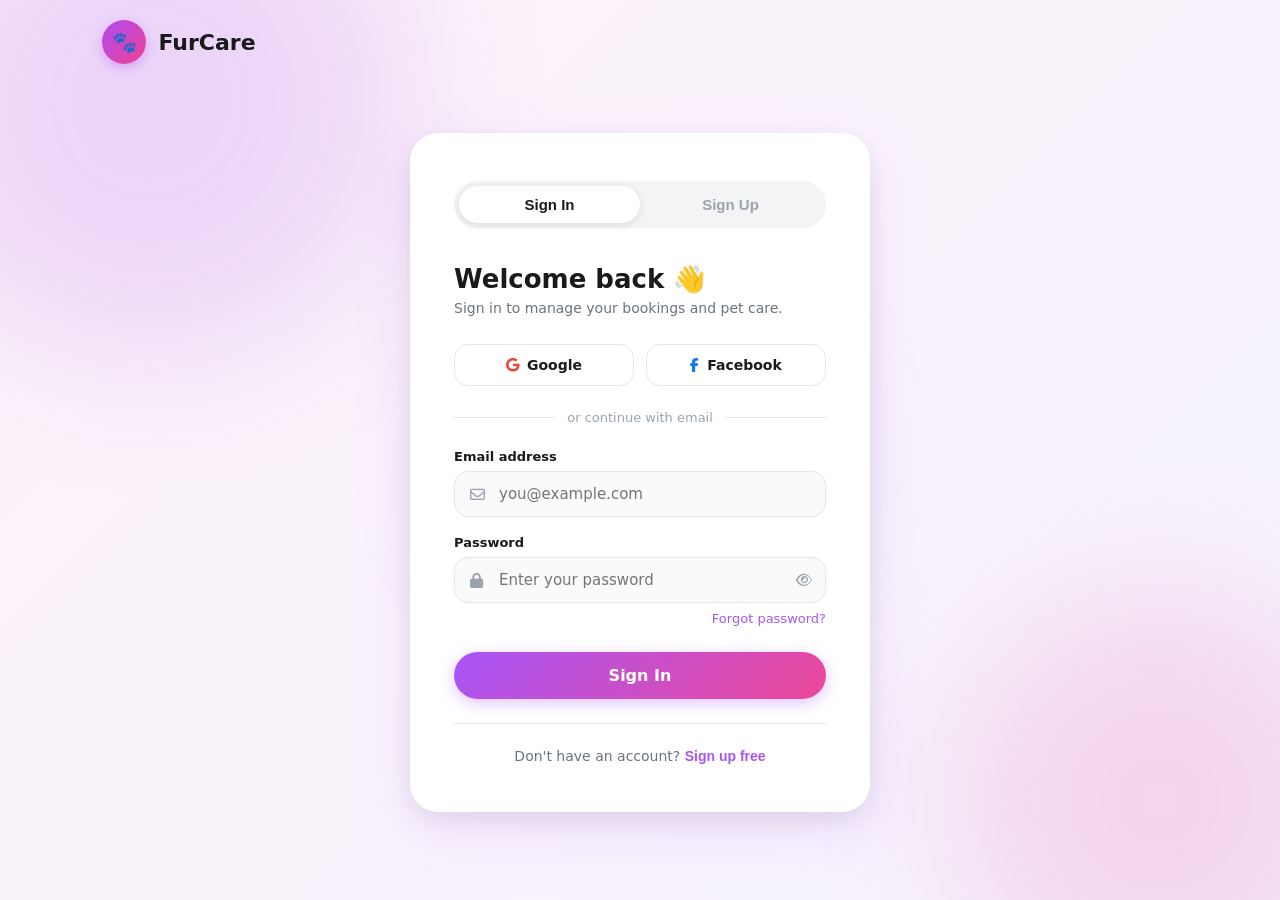
==== auth.html @ 3c3a8b3a "feat: add auth page with email, Google, and Facebook login" ====
<!DOCTYPE html>
<html lang="en">
<head>
    <meta charset="UTF-8">
    <meta name="viewport" content="width=device-width, initial-scale=1.0">
    <title>FurCare - Sign In / Sign Up</title>
    <meta name="description" content="Sign in or create your FurCare account to find trusted pet sitters and dog walkers.">

    <!-- Font Awesome -->
    <link rel="stylesheet" href="https://cdnjs.cloudflare.com/ajax/libs/font-awesome/6.5.1/css/all.min.css">

    <!-- Auth Styles -->
    <link rel="stylesheet" href="css/auth.css">
</head>

<body>

    <!-- Background blobs -->
    <div class="bg-blobs">
        <div class="blob blob-1"></div>
        <div class="blob blob-2"></div>
        <div class="blob blob-3"></div>
    </div>

    <!-- Header -->
    <header class="auth-header">
        <a href="index.html" class="auth-logo">
            <div class="logo-icon">🐾</div>
            <span class="logo-name">FurCare</span>
        </a>
    </header>

    <!-- Main -->
    <main class="auth-main">
        <div class="auth-card">

            <!-- Toggle Tabs -->
            <div class="auth-tabs" role="tablist">
                <div class="tab-slider" id="tabSlider"></div>
                <button class="tab-btn active" id="signinTab" role="tab" onclick="switchTab('signin')">Sign In</button>
                <button class="tab-btn" id="signupTab" role="tab" onclick="switchTab('signup')">Sign Up</button>
            </div>

            <!-- ===== SIGN IN PANEL ===== -->
            <div class="form-panel active" id="signinPanel">
                <div class="form-header">
                    <h1>Welcome back 👋</h1>
                    <p>Sign in to manage your bookings and pet care.</p>
                </div>

                <!-- Social -->
                <div class="social-btns">
                    <a href="#" class="social-btn">
                        <i class="fa-brands fa-google"></i> Google
                    </a>
                    <a href="#" class="social-btn">
                        <i class="fa-brands fa-facebook-f"></i> Facebook
                    </a>
                </div>

                <div class="divider">
                    <div class="divider-line"></div>
                    <span>or continue with email</span>
                    <div class="divider-line"></div>
                </div>

                <form id="signinForm" novalidate>
                    <div class="field-group" id="signinEmailField">
                        <label for="signinEmail">Email address</label>
                        <div class="input-wrapper">
                            <i class="fa-regular fa-envelope"></i>
                            <input type="email" id="signinEmail" placeholder="you@example.com" autocomplete="email" />
                        </div>
                        <span class="error-msg">Please enter a valid email address.</span>
                    </div>

                    <div class="field-group" id="signinPasswordField">
                        <label for="signinPassword">Password</label>
                        <div class="input-wrapper">
                            <i class="fa-solid fa-lock"></i>
                            <input type="password" id="signinPassword" placeholder="Enter your password" autocomplete="current-password" />
                            <i class="fa-regular fa-eye toggle-password" onclick="togglePassword('signinPassword', this)"></i>
                        </div>
                        <span class="error-msg">Password is required.</span>
                    </div>

                    <div class="forgot-row">
                        <a href="#" class="forgot-link">Forgot password?</a>
                    </div>

                    <button type="submit" class="submit-btn">Sign In</button>
                </form>

                <div class="switch-prompt">
                    Don't have an account? <button onclick="switchTab('signup')">Sign up free</button>
                </div>
            </div>

            <!-- ===== SIGN UP PANEL ===== -->
            <div class="form-panel" id="signupPanel">
                <div class="form-header">
                    <h1>Create your account 🐾</h1>
                    <p>Find trusted pet sitters in your neighborhood.</p>
                </div>

                <!-- Social -->
                <div class="social-btns">
                    <a href="#" class="social-btn">
                        <i class="fa-brands fa-google"></i> Google
                    </a>
                    <a href="#" class="social-btn">
                        <i class="fa-brands fa-facebook-f"></i> Facebook
                    </a>
                </div>

                <div class="divider">
                    <div class="divider-line"></div>
                    <span>or continue with email</span>
                    <div class="divider-line"></div>
                </div>

                <form id="signupForm" novalidate>
                    <div class="field-group" id="signupEmailField">
                        <label for="signupEmail">Email address</label>
                        <div class="input-wrapper">
                            <i class="fa-regular fa-envelope"></i>
                            <input type="email" id="signupEmail" placeholder="you@example.com" autocomplete="email" />
                        </div>
                        <span class="error-msg">Please enter a valid email address.</span>
                    </div>

                    <div class="field-group" id="signupPasswordField">
                        <label for="signupPassword">Password</label>
                        <div class="input-wrapper">
                            <i class="fa-solid fa-lock"></i>
                            <input type="password" id="signupPassword" placeholder="Create a password" autocomplete="new-password" />
                            <i class="fa-regular fa-eye toggle-password" onclick="togglePassword('signupPassword', this)"></i>
                        </div>
                        <span class="error-msg">Password must be at least 8 characters.</span>
                    </div>

                    <div class="field-group" id="signupConfirmField">
                        <label for="signupConfirm">Confirm password</label>
                        <div class="input-wrapper">
                            <i class="fa-solid fa-lock"></i>
                            <input type="password" id="signupConfirm" placeholder="Repeat your password" autocomplete="new-password" />
                            <i class="fa-regular fa-eye toggle-password" onclick="togglePassword('signupConfirm', this)"></i>
                        </div>
                        <span class="error-msg">Passwords do not match.</span>
                    </div>

                    <button type="submit" class="submit-btn">Create Account</button>

                    <p class="terms-text">
                        By creating an account you agree to our
                        <a href="#">Terms of Service</a> and <a href="#">Privacy Policy</a>.
                    </p>
                </form>

                <div class="switch-prompt">
                    Already have an account? <button onclick="switchTab('signin')">Sign in</button>
                </div>
            </div>

        </div>
    </main>

    <!-- Auth Script -->
    <script src="js/auth.js"></script>

</body>
</html>
---- css/auth.css ----
/* ===== ROOT ===== */
:root {
            --color-primary: #a855f7;
            --color-primary-dark: #9333ea;
            --color-secondary: #ec4899;
            --gradient-primary: linear-gradient(135deg, #a855f7, #ec4899);
            --gradient-purple: linear-gradient(135deg, #ae4af2, #f04294);
            --gradient-bg: linear-gradient(135deg, #fdf2f8 0%, #f5f3ff 100%);
            --color-text-primary: #1a1a1a;
            --color-text-secondary: #6b7280;
            --color-text-muted: #9ca3af;
            --color-bg-white: #ffffff;
            --color-border: #e5e7eb;
            --color-border-focus: #a855f7;
            --color-success: #10b981;
            --color-error: #ef4444;
            --shadow-card: 0 20px 60px rgba(168, 85, 247, 0.12), 0 8px 25px rgba(0,0,0,0.08);
            --shadow-btn: 0 4px 15px rgba(168, 85, 247, 0.35);
            --shadow-btn-hover: 0 6px 20px rgba(168, 85, 247, 0.5);
            --radius-card: 28px;
            --radius-input: 14px;
            --radius-btn: 50px;
            --transition: 0.25s ease;
        }

        * { margin: 0; padding: 0; box-sizing: border-box; }

        html { scroll-behavior: smooth; }

        body {
            font-family: 'Segoe UI', system-ui, -apple-system, sans-serif;
            background: var(--gradient-bg);
            min-height: 100vh;
            display: flex;
            flex-direction: column;
        }

        /* ===== BACKGROUND BLOBS ===== */
        .bg-blobs {
            position: fixed;
            inset: 0;
            pointer-events: none;
            z-index: 0;
            overflow: hidden;
        }

        .blob {
            position: absolute;
            border-radius: 50%;
            filter: blur(80px);
            opacity: 0.18;
        }

        .blob-1 {
            width: 500px; height: 500px;
            background: #a855f7;
            top: -150px; left: -100px;
            animation: blobFloat 8s ease-in-out infinite;
        }

        .blob-2 {
            width: 400px; height: 400px;
            background: #ec4899;
            bottom: -100px; right: -80px;
            animation: blobFloat 10s ease-in-out infinite reverse;
        }

        .blob-3 {
            width: 300px; height: 300px;
            background: #7c3aed;
            top: 50%; left: 50%;
            transform: translate(-50%, -50%);
            animation: blobFloat 12s ease-in-out infinite 2s;
        }

        @keyframes blobFloat {
            0%, 100% { transform: translate(0, 0) scale(1); }
            33% { transform: translate(20px, -20px) scale(1.05); }
            66% { transform: translate(-15px, 15px) scale(0.95); }
        }

        /* ===== HEADER ===== */
        .auth-header {
            position: relative;
            z-index: 10;
            padding: 20px 8%;
            display: flex;
            align-items: center;
        }

        .auth-logo {
            display: flex;
            align-items: center;
            gap: 12px;
            text-decoration: none;
            color: inherit;
        }

        .logo-icon {
            width: 44px; height: 44px;
            border-radius: 50%;
            background: var(--gradient-purple);
            display: flex; align-items: center; justify-content: center;
            font-size: 20px;
            box-shadow: 0 4px 12px rgba(174, 74, 242, 0.35);
        }

        .logo-name {
            font-size: 22px;
            font-weight: 700;
            color: var(--color-text-primary);
        }

        /* ===== MAIN LAYOUT ===== */
        .auth-main {
            flex: 1;
            display: flex;
            align-items: center;
            justify-content: center;
            padding: 20px 20px 60px;
            position: relative;
            z-index: 1;
        }

        /* ===== CARD ===== */
        .auth-card {
            background: var(--color-bg-white);
            border-radius: var(--radius-card);
            box-shadow: var(--shadow-card);
            padding: 48px 44px;
            width: 100%;
            max-width: 460px;
            animation: cardIn 0.5s cubic-bezier(0.34, 1.56, 0.64, 1) both;
        }

        @keyframes cardIn {
            from { opacity: 0; transform: translateY(30px) scale(0.97); }
            to { opacity: 1; transform: translateY(0) scale(1); }
        }

        /* ===== TOGGLE TABS ===== */
        .auth-tabs {
            display: flex;
            background: #f3f4f6;
            border-radius: 50px;
            padding: 5px;
            margin-bottom: 36px;
            position: relative;
        }

        .tab-btn {
            flex: 1;
            padding: 10px;
            border: none;
            background: transparent;
            border-radius: 50px;
            font-size: 15px;
            font-weight: 600;
            color: var(--color-text-muted);
            cursor: pointer;
            transition: color var(--transition);
            position: relative;
            z-index: 1;
        }

        .tab-btn.active {
            color: var(--color-text-primary);
        }

        .tab-slider {
            position: absolute;
            top: 5px;
            left: 5px;
            width: calc(50% - 5px);
            height: calc(100% - 10px);
            background: var(--color-bg-white);
            border-radius: 50px;
            box-shadow: 0 2px 8px rgba(0,0,0,0.1);
            transition: transform 0.3s cubic-bezier(0.34, 1.2, 0.64, 1);
        }

        .tab-slider.signup { transform: translateX(100%); }

        /* ===== FORM HEADER ===== */
        .form-header {
            margin-bottom: 28px;
        }

        .form-header h1 {
            font-size: 26px;
            font-weight: 800;
            color: var(--color-text-primary);
            margin-bottom: 6px;
        }

        .form-header p {
            font-size: 14px;
            color: var(--color-text-secondary);
        }

        /* ===== SOCIAL BUTTONS ===== */
        .social-btns {
            display: flex;
            gap: 12px;
            margin-bottom: 24px;
        }

        .social-btn {
            flex: 1;
            padding: 12px;
            border: 1.5px solid var(--color-border);
            border-radius: var(--radius-input);
            background: var(--color-bg-white);
            display: flex;
            align-items: center;
            justify-content: center;
            gap: 8px;
            font-size: 14px;
            font-weight: 600;
            color: var(--color-text-primary);
            cursor: pointer;
            transition: all var(--transition);
            text-decoration: none;
        }

        .social-btn:hover {
            border-color: var(--color-primary);
            background: #faf5ff;
            transform: translateY(-1px);
            box-shadow: 0 4px 12px rgba(0,0,0,0.08);
        }

        .social-btn .fa-google { color: #ea4335; }
        .social-btn .fa-facebook-f { color: #1877f2; }

        /* ===== DIVIDER ===== */
        .divider {
            display: flex;
            align-items: center;
            gap: 12px;
            margin-bottom: 24px;
        }

        .divider-line {
            flex: 1;
            height: 1px;
            background: var(--color-border);
        }

        .divider span {
            font-size: 13px;
            color: var(--color-text-muted);
            white-space: nowrap;
        }

        /* ===== FORM PANELS ===== */
        .form-panel {
            display: none;
        }

        .form-panel.active {
            display: block;
            animation: panelIn 0.3s ease both;
        }

        @keyframes panelIn {
            from { opacity: 0; transform: translateX(10px); }
            to { opacity: 1; transform: translateX(0); }
        }

        /* ===== FORM FIELDS ===== */
        .field-group {
            margin-bottom: 18px;
        }

        .field-group label {
            display: block;
            font-size: 13px;
            font-weight: 600;
            color: var(--color-text-primary);
            margin-bottom: 7px;
        }

        .input-wrapper {
            position: relative;
        }

        .input-wrapper i {
            position: absolute;
            left: 16px;
            top: 50%;
            transform: translateY(-50%);
            color: var(--color-text-muted);
            font-size: 15px;
            transition: color var(--transition);
        }

        .input-wrapper input {
            width: 100%;
            padding: 13px 16px 13px 44px;
            border: 1.5px solid var(--color-border);
            border-radius: var(--radius-input);
            font-size: 15px;
            font-family: inherit;
            color: var(--color-text-primary);
            background: #fafafa;
            transition: all var(--transition);
            outline: none;
        }

        .input-wrapper input:focus {
            border-color: var(--color-border-focus);
            background: var(--color-bg-white);
            box-shadow: 0 0 0 3px rgba(168, 85, 247, 0.1);
        }

        .input-wrapper input:focus + i,
        .input-wrapper i.active {
            color: var(--color-primary);
        }

        /* Fix icon order for password toggle */
        .input-wrapper .toggle-password {
            position: absolute;
            right: 14px;
            top: 50%;
            transform: translateY(-50%);
            left: auto;
            cursor: pointer;
            font-size: 14px;
        }

        /* ===== FORGOT PASSWORD ===== */
        .forgot-row {
            display: flex;
            justify-content: flex-end;
            margin-top: -10px;
            margin-bottom: 18px;
        }

        .forgot-link {
            font-size: 13px;
            color: var(--color-primary);
            text-decoration: none;
            font-weight: 500;
            transition: opacity var(--transition);
        }

        .forgot-link:hover { opacity: 0.75; }

        /* ===== SUBMIT BUTTON ===== */
        .submit-btn {
            width: 100%;
            padding: 14px;
            background: var(--gradient-primary);
            color: white;
            border: none;
            border-radius: var(--radius-btn);
            font-size: 16px;
            font-weight: 700;
            font-family: inherit;
            cursor: pointer;
            box-shadow: var(--shadow-btn);
            transition: all var(--transition);
            margin-top: 8px;
        }

        .submit-btn:hover {
            transform: translateY(-2px);
            box-shadow: var(--shadow-btn-hover);
        }

        .submit-btn:active {
            transform: translateY(0);
        }

        /* ===== TERMS ===== */
        .terms-text {
            font-size: 12px;
            color: var(--color-text-muted);
            text-align: center;
            margin-top: 16px;
            line-height: 1.6;
        }

        .terms-text a {
            color: var(--color-primary);
            text-decoration: none;
        }

        .terms-text a:hover { text-decoration: underline; }

        /* ===== SWITCH PROMPT ===== */
        .switch-prompt {
            text-align: center;
            margin-top: 24px;
            padding-top: 24px;
            border-top: 1px solid var(--color-border);
            font-size: 14px;
            color: var(--color-text-secondary);
        }

        .switch-prompt button {
            background: none;
            border: none;
            color: var(--color-primary);
            font-weight: 700;
            font-size: 14px;
            cursor: pointer;
            transition: opacity var(--transition);
        }

        .switch-prompt button:hover { opacity: 0.75; }

        /* ===== ERROR MESSAGE ===== */
        .error-msg {
            font-size: 12px;
            color: var(--color-error);
            margin-top: 5px;
            display: none;
        }

        .field-group.has-error .input-wrapper input {
            border-color: var(--color-error);
        }

        .field-group.has-error .error-msg {
            display: block;
        }

        /* ===== RESPONSIVE ===== */
        @media (max-width: 520px) {
            .auth-card {
                padding: 36px 24px;
                border-radius: 20px;
            }

            .auth-header {
                padding: 16px 5%;
            }
        }
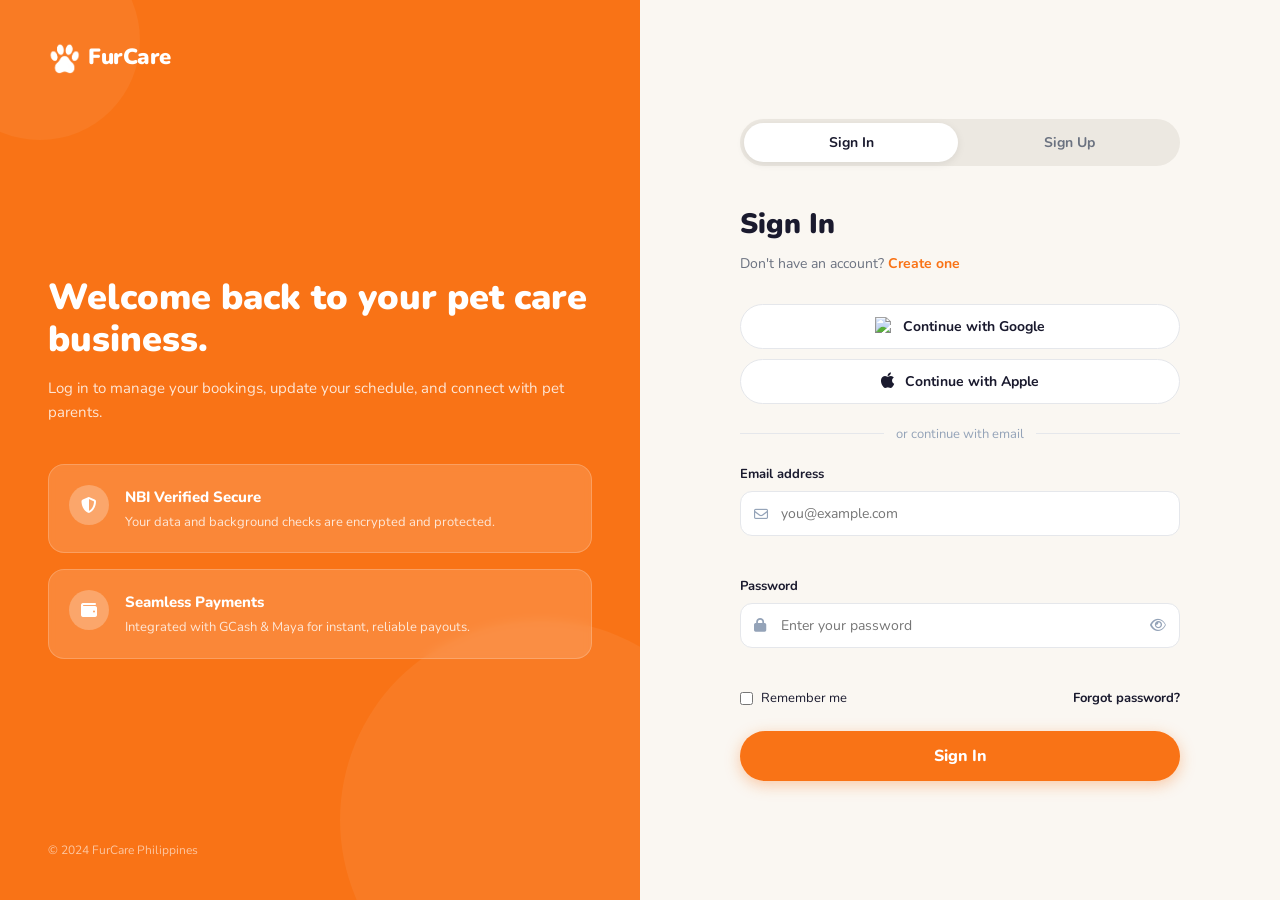
==== commit 5c49a239: "feat: major redesign to orange theme, auth split layout, sitter preview cards, rename sitters.html t" ====
--- a/auth.html
+++ b/auth.html
@@ -1,172 +1,200 @@
 <!DOCTYPE html>
 <html lang="en">
 <head>
-    <meta charset="UTF-8">
-    <meta name="viewport" content="width=device-width, initial-scale=1.0">
-    <title>FurCare - Sign In / Sign Up</title>
-    <meta name="description" content="Sign in or create your FurCare account to find trusted pet sitters and dog walkers.">
-
-    <!-- Font Awesome -->
-    <link rel="stylesheet" href="https://cdnjs.cloudflare.com/ajax/libs/font-awesome/6.5.1/css/all.min.css">
-
-    <!-- Auth Styles -->
-    <link rel="stylesheet" href="css/auth.css">
+  <meta charset="UTF-8">
+  <meta name="viewport" content="width=device-width, initial-scale=1.0">
+  <title>FurCare - Sign In / Sign Up</title>
+  <meta name="description" content="Sign in or create your FurCare account to find trusted pet sitters and dog walkers.">
+
+  <!-- Fonts -->
+  <link rel="preconnect" href="https://fonts.googleapis.com">
+  <link rel="preconnect" href="https://fonts.gstatic.com" crossorigin>
+  <link href="https://fonts.googleapis.com/css2?family=Nunito:wght@400;500;600;700;800;900&display=swap" rel="stylesheet">
+  <link rel="stylesheet" href="https://cdnjs.cloudflare.com/ajax/libs/font-awesome/6.5.1/css/all.min.css">
+
+  <!-- Styles -->
+  <link rel="stylesheet" href="css/styles.css">
+  <link rel="stylesheet" href="css/auth.css">
 </head>
-
-<body>
-
-    <!-- Background blobs -->
-    <div class="bg-blobs">
-        <div class="blob blob-1"></div>
-        <div class="blob blob-2"></div>
-        <div class="blob blob-3"></div>
+<body class="auth-body">
+
+  <div class="auth-layout">
+
+    <!-- Left panel -->
+    <div class="auth-panel">
+      <a href="index.html" class="auth-logo">
+        <img src="assets/images/1stpaw.png" class="logo-icon" alt="FurCare paw logo">
+        <span class="logo-text auth-logo__text">FurCare</span>
+      </a>
+
+      <div class="auth-panel__content">
+        <h2 class="auth-panel__heading">Welcome back to your pet care business.</h2>
+        <p class="auth-panel__sub">Log in to manage your bookings, update your schedule, and connect with pet parents.</p>
+
+        <div class="auth-trust-cards">
+          <div class="auth-trust-card">
+            <div class="auth-trust-card__icon">
+              <i class="fa-solid fa-shield-halved"></i>
+            </div>
+            <div>
+              <strong>NBI Verified Secure</strong>
+              <p>Your data and background checks are encrypted and protected.</p>
+            </div>
+          </div>
+          <div class="auth-trust-card">
+            <div class="auth-trust-card__icon">
+              <i class="fa-solid fa-wallet"></i>
+            </div>
+            <div>
+              <strong>Seamless Payments</strong>
+              <p>Integrated with GCash &amp; Maya for instant, reliable payouts.</p>
+            </div>
+          </div>
+        </div>
+      </div>
+
+      <p class="auth-panel__footer">© 2024 FurCare Philippines</p>
     </div>
 
-    <!-- Header -->
-    <header class="auth-header">
-        <a href="index.html" class="auth-logo">
-            <div class="logo-icon">🐾</div>
-            <span class="logo-name">FurCare</span>
-        </a>
-    </header>
-
-    <!-- Main -->
-    <main class="auth-main">
-        <div class="auth-card">
-
-            <!-- Toggle Tabs -->
-            <div class="auth-tabs" role="tablist">
-                <div class="tab-slider" id="tabSlider"></div>
-                <button class="tab-btn active" id="signinTab" role="tab" onclick="switchTab('signin')">Sign In</button>
-                <button class="tab-btn" id="signupTab" role="tab" onclick="switchTab('signup')">Sign Up</button>
-            </div>
-
-            <!-- ===== SIGN IN PANEL ===== -->
-            <div class="form-panel active" id="signinPanel">
-                <div class="form-header">
-                    <h1>Welcome back 👋</h1>
-                    <p>Sign in to manage your bookings and pet care.</p>
+    <!-- Right panel -->
+    <div class="auth-form-panel">
+      <div class="auth-form-wrap">
+
+        <!-- Tab switcher -->
+        <div class="auth-tabs" role="tablist">
+          <button class="auth-tab is-active" id="tab-signin" role="tab" aria-selected="true" aria-controls="panel-signin">Sign In</button>
+          <button class="auth-tab" id="tab-signup" role="tab" aria-selected="false" aria-controls="panel-signup">Sign Up</button>
+        </div>
+
+        <!-- Sign In panel -->
+        <div class="auth-tab-panel is-active" id="panel-signin" role="tabpanel">
+          <div class="auth-form-header">
+            <h1 class="auth-form-title">Sign In</h1>
+            <p class="auth-form-sub">Don't have an account? <a href="#" class="auth-switch-link" data-target="signup">Create one</a></p>
+          </div>
+
+          <div class="auth-social-row">
+            <button class="auth-social-btn" type="button">
+              <img src="https://www.svgrepo.com/show/475656/google-color.svg" alt="Google" width="18" height="18">
+              Continue with Google
+            </button>
+            <button class="auth-social-btn" type="button">
+              <i class="fa-brands fa-apple"></i>
+              Continue with Apple
+            </button>
+          </div>
+
+          <div class="auth-divider"><span>or continue with email</span></div>
+
+          <form class="auth-form" id="signinForm" novalidate>
+            <div class="auth-field">
+              <label class="auth-label" for="signin-email">Email address</label>
+              <div class="auth-input-wrap">
+                <i class="fa-regular fa-envelope auth-input-icon"></i>
+                <input class="auth-input" type="email" id="signin-email" name="email" placeholder="you@example.com" autocomplete="email" required>
+              </div>
+              <span class="auth-field-error" id="signin-email-error"></span>
+            </div>
+
+            <div class="auth-field">
+              <label class="auth-label" for="signin-password">Password</label>
+              <div class="auth-input-wrap">
+                <i class="fa-solid fa-lock auth-input-icon"></i>
+                <input class="auth-input" type="password" id="signin-password" name="password" placeholder="Enter your password" autocomplete="current-password" required>
+                <button type="button" class="auth-toggle-pw" aria-label="Toggle password visibility">
+                  <i class="fa-regular fa-eye"></i>
+                </button>
+              </div>
+              <span class="auth-field-error" id="signin-password-error"></span>
+            </div>
+
+            <div class="auth-row-between">
+              <label class="auth-checkbox-label">
+                <input type="checkbox" id="remember-me">
+                <span>Remember me</span>
+              </label>
+              <a href="#" class="auth-forgot">Forgot password?</a>
+            </div>
+
+            <button type="submit" class="auth-submit-btn">Sign In</button>
+          </form>
+        </div>
+
+        <!-- Sign Up panel -->
+        <div class="auth-tab-panel" id="panel-signup" role="tabpanel" hidden>
+          <div class="auth-form-header">
+            <h1 class="auth-form-title">Create Account</h1>
+            <p class="auth-form-sub">Already have an account? <a href="#" class="auth-switch-link" data-target="signin">Sign in</a></p>
+          </div>
+
+          <div class="auth-social-row">
+            <button class="auth-social-btn" type="button">
+              <img src="https://www.svgrepo.com/show/475656/google-color.svg" alt="Google" width="18" height="18">
+              Continue with Google
+            </button>
+            <button class="auth-social-btn" type="button">
+              <i class="fa-brands fa-apple"></i>
+              Continue with Apple
+            </button>
+          </div>
+
+          <div class="auth-divider"><span>or continue with email</span></div>
+
+          <form class="auth-form" id="signupForm" novalidate>
+            <div class="auth-field-row">
+              <div class="auth-field">
+                <label class="auth-label" for="signup-firstname">First name</label>
+                <div class="auth-input-wrap">
+                  <i class="fa-regular fa-user auth-input-icon"></i>
+                  <input class="auth-input" type="text" id="signup-firstname" name="firstname" placeholder="Juan" required>
                 </div>
-
-                <!-- Social -->
-                <div class="social-btns">
-                    <a href="#" class="social-btn">
-                        <i class="fa-brands fa-google"></i> Google
-                    </a>
-                    <a href="#" class="social-btn">
-                        <i class="fa-brands fa-facebook-f"></i> Facebook
-                    </a>
+                <span class="auth-field-error" id="signup-firstname-error"></span>
+              </div>
+              <div class="auth-field">
+                <label class="auth-label" for="signup-lastname">Last name</label>
+                <div class="auth-input-wrap">
+                  <i class="fa-regular fa-user auth-input-icon"></i>
+                  <input class="auth-input" type="text" id="signup-lastname" name="lastname" placeholder="Dela Cruz" required>
                 </div>
-
-                <div class="divider">
-                    <div class="divider-line"></div>
-                    <span>or continue with email</span>
-                    <div class="divider-line"></div>
-                </div>
-
-                <form id="signinForm" novalidate>
-                    <div class="field-group" id="signinEmailField">
-                        <label for="signinEmail">Email address</label>
-                        <div class="input-wrapper">
-                            <i class="fa-regular fa-envelope"></i>
-                            <input type="email" id="signinEmail" placeholder="you@example.com" autocomplete="email" />
-                        </div>
-                        <span class="error-msg">Please enter a valid email address.</span>
-                    </div>
-
-                    <div class="field-group" id="signinPasswordField">
-                        <label for="signinPassword">Password</label>
-                        <div class="input-wrapper">
-                            <i class="fa-solid fa-lock"></i>
-                            <input type="password" id="signinPassword" placeholder="Enter your password" autocomplete="current-password" />
-                            <i class="fa-regular fa-eye toggle-password" onclick="togglePassword('signinPassword', this)"></i>
-                        </div>
-                        <span class="error-msg">Password is required.</span>
-                    </div>
-
-                    <div class="forgot-row">
-                        <a href="#" class="forgot-link">Forgot password?</a>
-                    </div>
-
-                    <button type="submit" class="submit-btn">Sign In</button>
-                </form>
-
-                <div class="switch-prompt">
-                    Don't have an account? <button onclick="switchTab('signup')">Sign up free</button>
-                </div>
-            </div>
-
-            <!-- ===== SIGN UP PANEL ===== -->
-            <div class="form-panel" id="signupPanel">
-                <div class="form-header">
-                    <h1>Create your account 🐾</h1>
-                    <p>Find trusted pet sitters in your neighborhood.</p>
-                </div>
-
-                <!-- Social -->
-                <div class="social-btns">
-                    <a href="#" class="social-btn">
-                        <i class="fa-brands fa-google"></i> Google
-                    </a>
-                    <a href="#" class="social-btn">
-                        <i class="fa-brands fa-facebook-f"></i> Facebook
-                    </a>
-                </div>
-
-                <div class="divider">
-                    <div class="divider-line"></div>
-                    <span>or continue with email</span>
-                    <div class="divider-line"></div>
-                </div>
-
-                <form id="signupForm" novalidate>
-                    <div class="field-group" id="signupEmailField">
-                        <label for="signupEmail">Email address</label>
-                        <div class="input-wrapper">
-                            <i class="fa-regular fa-envelope"></i>
-                            <input type="email" id="signupEmail" placeholder="you@example.com" autocomplete="email" />
-                        </div>
-                        <span class="error-msg">Please enter a valid email address.</span>
-                    </div>
-
-                    <div class="field-group" id="signupPasswordField">
-                        <label for="signupPassword">Password</label>
-                        <div class="input-wrapper">
-                            <i class="fa-solid fa-lock"></i>
-                            <input type="password" id="signupPassword" placeholder="Create a password" autocomplete="new-password" />
-                            <i class="fa-regular fa-eye toggle-password" onclick="togglePassword('signupPassword', this)"></i>
-                        </div>
-                        <span class="error-msg">Password must be at least 8 characters.</span>
-                    </div>
-
-                    <div class="field-group" id="signupConfirmField">
-                        <label for="signupConfirm">Confirm password</label>
-                        <div class="input-wrapper">
-                            <i class="fa-solid fa-lock"></i>
-                            <input type="password" id="signupConfirm" placeholder="Repeat your password" autocomplete="new-password" />
-                            <i class="fa-regular fa-eye toggle-password" onclick="togglePassword('signupConfirm', this)"></i>
-                        </div>
-                        <span class="error-msg">Passwords do not match.</span>
-                    </div>
-
-                    <button type="submit" class="submit-btn">Create Account</button>
-
-                    <p class="terms-text">
-                        By creating an account you agree to our
-                        <a href="#">Terms of Service</a> and <a href="#">Privacy Policy</a>.
-                    </p>
-                </form>
-
-                <div class="switch-prompt">
-                    Already have an account? <button onclick="switchTab('signin')">Sign in</button>
-                </div>
-            </div>
-
-        </div>
-    </main>
-
-    <!-- Auth Script -->
-    <script src="js/auth.js"></script>
-
+                <span class="auth-field-error" id="signup-lastname-error"></span>
+              </div>
+            </div>
+
+            <div class="auth-field">
+              <label class="auth-label" for="signup-email">Email address</label>
+              <div class="auth-input-wrap">
+                <i class="fa-regular fa-envelope auth-input-icon"></i>
+                <input class="auth-input" type="email" id="signup-email" name="email" placeholder="you@example.com" autocomplete="email" required>
+              </div>
+              <span class="auth-field-error" id="signup-email-error"></span>
+            </div>
+
+            <div class="auth-field">
+              <label class="auth-label" for="signup-password">Password</label>
+              <div class="auth-input-wrap">
+                <i class="fa-solid fa-lock auth-input-icon"></i>
+                <input class="auth-input" type="password" id="signup-password" name="password" placeholder="At least 8 characters" autocomplete="new-password" required>
+                <button type="button" class="auth-toggle-pw" aria-label="Toggle password visibility">
+                  <i class="fa-regular fa-eye"></i>
+                </button>
+              </div>
+              <span class="auth-field-error" id="signup-password-error"></span>
+            </div>
+
+            <button type="submit" class="auth-submit-btn">Create Account</button>
+
+            <p class="auth-terms">
+              By signing up, you agree to FurCare's
+              <a href="#">Terms of Service</a> and <a href="#">Privacy Policy</a>.
+            </p>
+          </form>
+        </div>
+
+      </div>
+    </div>
+
+  </div>
+
+  <script src="js/auth.js"></script>
 </body>
 </html>
--- a/css/styles.css
+++ b/css/styles.css
@@ -0,0 +1,1065 @@
+@import url('https://fonts.googleapis.com/css2?family=Nunito:wght@400;500;600;700;800;900&display=swap');
+
+:root {
+  /* Primary */
+  --color-primary: #F97316;
+  --color-primary-dark: #EA6C0A;
+  --color-secondary: #1e1b4b;
+  --color-secondary-dark: #16144a;
+
+  /* Neutral colors */
+  --color-text-primary: #1a1a2e;
+  --color-text-secondary: #6b7280;
+  --color-text-tertiary: #94a3b8;
+  --color-text-muted: #4a5568;
+
+  /* Backgrounds — warm cream palette */
+  --color-bg-primary: #ffffff;
+  --color-bg-quad: #FEFCF9;
+  --color-bg-secondary: #FEFCF9;
+  --color-bg-tertiary: #FEFCF9;
+  --color-bg-dark: #1a1a2e;
+  --color-bg-dark-secondary: #2d2b45;
+
+  /* Borders */
+  --color-border-light: #e5e7eb;
+  --color-border-lighter: #FDE8D3;
+  --color-border-dark: #1a1a2e;
+
+  /* Status */
+  --color-success: #10b981;
+  --color-success-dark: #059669;
+  --color-success-bg: #d1fae5;
+  --color-success-text: #065f46;
+
+  /* Accent */
+  --color-pink-bg: #FDE8D3;
+  --color-pink-text: #EA580C;
+  --color-purple-light: #FDE8D3;
+  --color-slate: #64748b;
+
+  /* Icon colors — flat */
+  --color-icon-blue: #3b82f6;
+  --color-icon-green: #10b981;
+  --color-icon-pink: #fb923c;
+  --color-icon-cyan: #06b6d4;
+
+  /* Spacing */
+  --space-xs: 8px;
+  --space-sm: 12px;
+  --space-md: 16px;
+  --space-lg: 20px;
+  --space-xl: 24px;
+  --space-2xl: 30px;
+  --space-3xl: 35px;
+  --space-4xl: 40px;
+  --space-5xl: 50px;
+  --space-6xl: 60px;
+  --space-7xl: 80px;
+  --space-8xl: 100px;
+
+  /* Typography */
+  --font-family-base: 'Nunito', system-ui, -apple-system, sans-serif;
+
+  --font-size-xs: 13px;
+  --font-size-sm: 14px;
+  --font-size-base: 15px;
+  --font-size-md: 16px;
+  --font-size-lg: 18px;
+  --font-size-xl: 20px;
+  --font-size-2xl: 22px;
+  --font-size-3xl: 24px;
+  --font-size-4xl: 32px;
+  --font-size-5xl: 42px;
+  --font-size-6xl: 56px;
+
+  --font-weight-normal: 500;
+  --font-weight-semibold: 600;
+  --font-weight-bold: 700;
+  --font-weight-extrabold: 900;
+
+  --line-height-tight: 1.1;
+  --line-height-normal: 1.6;
+  --line-height-relaxed: 1.7;
+
+  /* Border radius */
+  --radius-sm: 16px;
+  --radius-md: 20px;
+  --radius-lg: 24px;
+  --radius-full: 50px;
+  --radius-circle: 50%;
+
+  /* Shadows */
+  --shadow-sm: 0 2px 8px rgba(0, 0, 0, 0.05);
+  --shadow-md: 0 4px 15px rgba(0, 0, 0, 0.05);
+  --shadow-lg: 0 10px 30px rgba(0, 0, 0, 0.10);
+  --shadow-xl: 0 20px 50px rgba(0, 0, 0, 0.12);
+  --shadow-primary: 0 4px 15px rgba(249, 115, 22, 0.35);
+  --shadow-primary-hover: 0 6px 20px rgba(249, 115, 22, 0.45);
+  --shadow-card-hover: 0 20px 40px rgba(249, 115, 22, 0.12);
+
+  /* Transitions */
+  --transition-fast: 0.2s ease;
+  --transition-base: 0.3s ease;
+  --transition-slow: 0.3s ease-in-out;
+
+  /* Z-index */
+  --z-base: 1;
+  --z-dropdown: 1000;
+  --z-sticky: 9999;
+  --z-overlay: 9998;
+  --z-modal: 10000;
+  --z-modal-content: 10001;
+
+  /* Layout */
+  --max-width-container: 1200px;
+  --max-width-container-lg: 1400px;
+  --max-width-text: 600px;
+  --max-width-section-header: 700px;
+  --padding-section: var(--space-8xl) 8%;
+  --padding-section-mobile: 60px 5%;
+}
+
+
+/* Reset */
+* {
+    margin: 0;
+    padding: 0;
+    box-sizing: border-box;
+}
+
+html {
+    scroll-behavior: smooth;
+}
+
+body {
+    font-family: var(--font-family-base);
+    background-color: var(--color-bg-secondary);
+    color: var(--color-text-primary);
+    line-height: var(--line-height-normal);
+}
+
+/* Header */
+.site-header {
+    position: sticky;
+    top: 0;
+    z-index: var(--z-sticky);
+    display: flex;
+    justify-content: space-between;
+    align-items: center;
+    padding: var(--space-md) 8%;
+    background-color: var(--color-bg-primary);
+    box-shadow: var(--shadow-sm);
+}
+
+.logo-container {
+    display: flex;
+    align-items: center;
+    gap: 5px;
+}
+
+.logo-icon {
+    flex-shrink: 0;
+    width: 30px;
+    height: 25px;
+}
+
+.logo-text {
+    font-size: var(--font-size-3xl);
+    font-weight: var(--font-weight-extrabold);
+    color: var(--color-text-primary);
+    letter-spacing: -0.5px;
+}
+
+.emoji {
+    font-size: var(--font-size-3xl);
+}
+
+.header {
+    font-size: var(--font-size-3xl);
+    font-weight: var(--font-weight-bold);
+    color: var(--color-text-primary);
+    margin-left: var(--space-lg);
+}
+
+.main-nav {
+    display: flex;
+    align-items: center;
+    gap: var(--space-6xl);
+    background: var(--color-bg-primary);
+    isolation: isolate;
+}
+
+.nav-left, .nav-right {
+    display: flex;
+    align-items: center;
+    gap: var(--space-3xl);
+    list-style: none;
+}
+
+.main-nav a {
+    text-decoration: none;
+    color: var(--color-text-primary);
+    font-weight: var(--font-weight-normal);
+    font-size: var(--font-size-base);
+    transition: color var(--transition-fast);
+}
+
+.main-nav a:hover {
+    color: var(--color-primary);
+}
+
+/* Mobile menu toggle */
+.mobile-menu-toggle {
+    display: none;
+    background: none;
+    border: none;
+    font-size: var(--font-size-3xl);
+    cursor: pointer;
+    color: var(--color-text-primary);
+}
+
+/* Hero */
+.hero-section {
+    background: var(--color-bg-quad);
+    padding: var(--space-xs) 8% var(--space-7xl);
+    min-height: 90vh;
+    display: flex;
+    align-items: center;
+}
+
+.hero-container {
+    display: grid;
+    grid-template-columns: 1fr 1fr;
+    gap: var(--space-6xl);
+    max-width: var(--max-width-container-lg);
+    margin: 0 auto;
+    align-items: center;
+}
+
+.hero-text {
+    max-width: var(--max-width-text);
+}
+
+.hero-title {
+    font-size: var(--font-size-6xl);
+    line-height: var(--line-height-tight);
+    font-weight: var(--font-weight-extrabold);
+    margin-bottom: var(--space-xl);
+    color: var(--color-text-primary);
+}
+
+.hero-title .highlight {
+    color: var(--color-primary);
+}
+
+.hero-subtitle {
+    font-size: var(--font-size-xl);
+    color: var(--color-text-muted);
+    margin-bottom: var(--space-3xl);
+    line-height: var(--line-height-normal);
+}
+
+.hero-actions {
+    display: flex;
+    gap: var(--space-md);
+    margin-bottom: var(--space-2xl);
+    flex-wrap: wrap;
+}
+
+/* Button Styles */
+.btn-right-nav {
+    padding: var(--space-sm) var(--space-md);
+    background: var(--color-primary);
+    color: var(--color-bg-primary) !important;
+    border-radius: var(--radius-full);
+    text-decoration: none;
+    font-weight: var(--font-weight-semibold);
+    font-size: var(--font-size-md);
+    display: inline-block;
+    box-shadow: var(--shadow-primary);
+    transition: transform var(--transition-fast), box-shadow var(--transition-fast);
+}
+
+.btn-right-nav:hover {
+    transform: translateY(-1px);
+    box-shadow: var(--shadow-primary-hover);
+    background: var(--color-primary-dark);
+}
+
+.btn-primary {
+    padding: var(--space-md) var(--space-4xl);
+    background: var(--color-primary);
+    color: var(--color-bg-primary);
+    border-radius: var(--radius-full);
+    text-decoration: none;
+    font-weight: var(--font-weight-semibold);
+    font-size: var(--font-size-md);
+    display: inline-block;
+    box-shadow: var(--shadow-primary);
+    transition: transform var(--transition-fast), box-shadow var(--transition-fast);
+}
+
+.btn-primary:hover {
+    transform: translateY(-2px);
+    box-shadow: var(--shadow-primary-hover);
+    background: var(--color-primary-dark);
+}
+
+.btn-secondary {
+    padding: var(--space-md) var(--space-4xl);
+    border: 2px solid var(--color-border-light);
+    background: var(--color-bg-primary);
+    border-radius: var(--radius-full);
+    text-decoration: none;
+    color: var(--color-text-primary);
+    display: inline-flex;
+    align-items: center;
+    gap: var(--space-xs);
+    font-weight: var(--font-weight-semibold);
+    font-size: var(--font-size-md);
+    transition: border-color var(--transition-fast), transform var(--transition-fast);
+}
+
+.btn-secondary:hover {
+    border-color: var(--color-primary);
+    transform: translateY(-2px);
+}
+
+.play-icon {
+    width: var(--space-lg);
+    height: var(--space-lg);
+    background: var(--color-primary);
+    border-radius: var(--radius-circle);
+    display: flex;
+    align-items: center;
+    justify-content: center;
+    color: var(--color-bg-primary);
+    font-size: 10px;
+}
+
+.hero-checklist {
+    display: flex;
+    gap: var(--space-xl);
+    font-size: var(--font-size-sm);
+    color: var(--color-success-dark);
+    flex-wrap: wrap;
+}
+
+.check {
+    color: var(--color-success);
+    font-weight: var(--font-weight-bold);
+    margin-right: 4px;
+}
+
+/* Hero Visual */
+.hero-visual {
+    display: flex;
+    justify-content: center;
+}
+
+.image-wrapper {
+    position: relative;
+    max-width: 500px;
+    width: 100%;
+}
+
+.main-img {
+    width: 100%;
+    border-radius: var(--radius-lg);
+    box-shadow: var(--shadow-xl);
+}
+
+/* Floating Cards */
+.floating-card {
+    position: absolute;
+    background: var(--color-bg-primary);
+    padding: 14px var(--space-lg);
+    border-radius: var(--radius-sm);
+    display: flex;
+    align-items: center;
+    gap: var(--space-sm);
+    box-shadow: var(--shadow-lg);
+    animation: float 3s ease-in-out infinite;
+}
+
+@keyframes float {
+    0%, 100% { transform: translateY(0); }
+    50% { transform: translateY(-10px); }
+}
+
+.health-check {
+    top: var(--space-lg);
+    left: -30px;
+}
+
+.walker-status {
+    bottom: var(--space-2xl);
+    right: -30px;
+}
+
+.card-icon {
+    width: var(--space-4xl);
+    height: var(--space-4xl);
+    border-radius: var(--radius-circle);
+    display: flex;
+    align-items: center;
+    justify-content: center;
+    font-size: var(--font-size-lg);
+}
+
+.check-circle {
+    background: var(--color-success-bg);
+    color: var(--color-success-text);
+}
+
+.target-icon {
+    background: var(--color-pink-bg);
+    color: var(--color-pink-text);
+}
+
+.card-content strong {
+    display: block;
+    font-size: var(--font-size-sm);
+    color: var(--color-text-primary);
+}
+
+.card-content p {
+    font-size: var(--font-size-xs);
+    color: var(--color-text-secondary);
+    margin: 0;
+}
+
+/* Section Header */
+.section-header {
+    text-align: center;
+    max-width: var(--max-width-section-header);
+    margin: 0 auto var(--space-6xl);
+}
+
+.section-header h2 {
+    font-size: var(--font-size-5xl);
+    margin-bottom: var(--space-md);
+    color: var(--color-text-primary);
+    font-weight: var(--font-weight-bold);
+}
+
+.section-header p {
+    color: var(--color-text-secondary);
+    font-size: var(--font-size-lg);
+    line-height: var(--line-height-normal);
+}
+
+/* Services */
+.services-section {
+    padding: var(--padding-section);
+    background: var(--color-bg-primary);
+}
+
+.services-grid {
+    display: grid;
+    grid-template-columns: repeat(3, 1fr);
+    gap: var(--space-2xl);
+    max-width: var(--max-width-container);
+    margin: 0 auto;
+}
+
+.service-card {
+    background: var(--color-bg-tertiary);
+    border: 1px solid var(--color-border-light);
+    border-radius: var(--radius-md);
+    padding: var(--space-4xl) var(--space-2xl);
+    text-align: center;
+    transition: all var(--transition-base);
+}
+
+.service-card:hover {
+    transform: translateY(-8px);
+    box-shadow: var(--shadow-card-hover);
+    border-color: var(--color-primary);
+}
+
+.service-icon {
+    width: var(--space-7xl);
+    height: var(--space-7xl);
+    margin: 0 auto var(--space-xl);
+    border-radius: var(--radius-md);
+    display: flex;
+    align-items: center;
+    justify-content: center;
+    font-size: 36px;
+    background: var(--color-primary);
+    color: var(--color-bg-primary);
+    box-shadow: var(--shadow-primary);
+}
+
+.service-card h3 {
+    font-size: var(--font-size-3xl);
+    margin-bottom: var(--space-sm);
+    color: var(--color-text-primary);
+}
+
+.service-card p {
+    color: var(--color-text-secondary);
+    font-size: var(--font-size-base);
+    line-height: var(--line-height-normal);
+    margin-bottom: var(--space-lg);
+}
+
+.service-price {
+    font-size: var(--font-size-sm);
+    color: var(--color-primary);
+    font-weight: var(--font-weight-semibold);
+}
+
+/* Features */
+.features-section {
+    padding: var(--padding-section);
+    background: var(--color-bg-secondary);
+}
+
+.section-header--left {
+    text-align: left;
+    max-width: 100%;
+    margin: 0 0 var(--space-6xl);
+}
+
+.section-header--left h2 {
+    font-size: var(--font-size-6xl);
+    margin-bottom: var(--space-md);
+    color: var(--color-text-primary);
+    font-weight: var(--font-weight-extrabold);
+}
+
+.section-header--left p {
+    color: var(--color-text-secondary);
+    font-size: var(--font-size-lg);
+    line-height: var(--line-height-normal);
+}
+
+.highlight {
+    color: var(--color-primary);
+}
+
+.feature-card {
+    background: var(--color-bg-primary);
+    border: none;
+    border-radius: var(--radius-md);
+    padding: var(--space-4xl);
+    transition: all var(--transition-base);
+    box-shadow: var(--shadow-md);
+}
+
+.feature-card:hover {
+    transform: translateY(-6px);
+    box-shadow: var(--shadow-card-hover);
+}
+
+.icon-box {
+    width: 48px;
+    height: 48px;
+    border-radius: 12px;
+    display: flex;
+    align-items: center;
+    justify-content: center;
+    font-size: 22px;
+    margin-bottom: var(--space-lg);
+    background: var(--color-bg-tertiary);
+    color: var(--color-primary);
+}
+
+/* Remove old colored icon variants since they're no longer used */
+.blue, .purple, .green, .orange, .pink, .cyan {
+    background: var(--color-bg-tertiary);
+    color: var(--color-primary);
+}
+
+.feature-card h3 {
+    font-size: var(--font-size-xl);
+    margin-bottom: var(--space-sm);
+    color: var(--color-text-primary);
+}
+
+.feature-card p {
+    color: var(--color-text-secondary);
+    font-size: var(--font-size-base);
+    line-height: var(--line-height-normal);
+}
+
+
+.features-grid {
+    display: grid;
+    grid-template-columns: repeat(3, 1fr);
+    gap: var(--space-2xl);
+    max-width: var(--max-width-container);
+    margin: 0 auto;
+}
+
+/* How it works */
+.how-section {
+    padding: var(--padding-section);
+    background: var(--color-bg-primary);
+}
+
+.steps-grid {
+    display: grid;
+    grid-template-columns: repeat(4, 1fr);
+    gap: var(--space-2xl);
+    max-width: var(--max-width-container);
+    margin: var(--space-6xl) auto 0;
+}
+
+.step-box {
+    background: var(--color-bg-tertiary);
+    border: none;
+    border-radius: var(--radius-md);
+    padding: var(--space-3xl) 25px;
+    text-align: center;
+    transition: all var(--transition-base);
+    position: relative;
+    box-shadow: var(--shadow-sm);
+}
+
+/* Arrow between steps */
+.step-box::after {
+    content: '→';
+    position: absolute;
+    right: -22px;
+    top: 50%;
+    transform: translateY(-50%);
+    font-size: var(--font-size-xl);
+    color: var(--color-border-light);
+    font-weight: 300;
+}
+
+.step-box:last-child::after {
+    display: none;
+}
+
+.step-box:hover {
+    transform: translateY(-6px);
+    box-shadow: var(--shadow-card-hover);
+}
+
+.step-number {
+    font-size: var(--font-size-xs);
+    font-weight: var(--font-weight-bold);
+    color: var(--color-primary);
+    margin-bottom: var(--space-md);
+    letter-spacing: 2px;
+}
+
+.step-icon {
+    width: 56px;
+    height: 56px;
+    margin: 0 auto var(--space-lg);
+    border-radius: 14px;
+    display: flex;
+    align-items: center;
+    justify-content: center;
+    background: var(--color-bg-primary);
+    color: var(--color-primary);
+    box-shadow: var(--shadow-sm);
+}
+
+.step-box h3 {
+    font-size: var(--font-size-lg);
+    margin-bottom: var(--space-sm);
+    color: var(--color-text-primary);
+    font-weight: var(--font-weight-bold);
+}
+
+.step-box p {
+    font-size: var(--font-size-sm);
+    color: var(--color-text-secondary);
+    line-height: var(--line-height-normal);
+}
+
+/* CTA */
+.cta-section {
+    padding: var(--padding-section);
+    background: var(--color-primary);
+    text-align: center;
+    color: var(--color-bg-primary);
+}
+
+.cta-content {
+    max-width: var(--max-width-section-header);
+    margin: 0 auto;
+}
+
+.cta-content h2 {
+    font-size: var(--font-size-5xl);
+    margin-bottom: var(--space-lg);
+    font-weight: var(--font-weight-bold);
+}
+
+.cta-content p {
+    font-size: var(--font-size-lg);
+    margin-bottom: var(--space-3xl);
+    color: var(--color-purple-light);
+}
+
+.email-form {
+    display: flex;
+    gap: var(--space-sm);
+    max-width: 500px;
+    margin: 0 auto;
+}
+
+.email-input {
+    flex: 1;
+    padding: var(--space-md) var(--space-xl);
+    border: 2px solid rgba(255, 255, 255, 0.2);
+    border-radius: var(--radius-full);
+    background: rgba(255, 255, 255, 0.1);
+    color: var(--color-bg-primary);
+    font-size: var(--font-size-md);
+}
+
+.email-input::placeholder {
+    color: rgba(255, 255, 255, 0.6);
+}
+
+.email-submit {
+    padding: var(--space-md) var(--space-4xl);
+    background: var(--color-primary-dark);
+    color: var(--color-bg-primary);
+    border: none;
+    border-radius: var(--radius-full);
+    font-weight: var(--font-weight-semibold);
+    font-size: var(--font-size-md);
+    cursor: pointer;
+    transition: transform var(--transition-fast);
+}
+
+.email-submit:hover {
+    transform: translateY(-2px);
+}
+
+/* Footer */
+.footer-section {
+    background-color: var(--color-bg-dark);
+    color: var(--color-text-tertiary);
+    padding: var(--space-7xl) 8% var(--space-4xl);
+}
+
+.footer-container {
+    max-width: var(--max-width-container);
+    margin: 0 auto;
+}
+
+.footer-top {
+    display: flex;
+    justify-content: space-between;
+    flex-wrap: wrap;
+    gap: var(--space-5xl);
+    margin-bottom: var(--space-6xl);
+}
+
+.footer-brand {
+    flex: 1;
+    min-width: 280px;
+}
+
+.brand-header {
+    display: flex;
+    align-items: center;
+    gap: var(--space-sm);
+    margin-bottom: var(--space-lg);
+}
+
+.footer-logo {
+    width: 45px;
+    height: 45px;
+    border-radius: var(--radius-circle);
+    background: var(--color-primary);
+    display: flex;
+    align-items: center;
+    justify-content: center;
+    font-size: var(--font-size-xl);
+}
+
+.footer-section .logo-text {
+    color: var(--color-bg-primary);
+}
+
+.brand-name {
+    color: var(--color-bg-primary);
+    margin: 0;
+    font-size: var(--font-size-2xl);
+    font-weight: var(--font-weight-bold);
+}
+
+.brand-tagline {
+    font-size: var(--font-size-xs);
+    color: var(--color-slate);
+}
+
+.brand-desc {
+    font-size: var(--font-size-base);
+    line-height: var(--line-height-relaxed);
+    margin-bottom: 25px;
+}
+
+.social-icons {
+    display: flex;
+    gap: var(--space-sm);
+}
+
+.social-link {
+    width: var(--space-4xl);
+    height: var(--space-4xl);
+    border-radius: var(--radius-circle);
+    background: var(--color-bg-dark-secondary);
+    display: flex;
+    align-items: center;
+    justify-content: center;
+    color: var(--color-text-tertiary);
+    text-decoration: none;
+    transition: all var(--transition-fast);
+}
+
+.social-link:hover {
+    background: var(--color-primary);
+    color: var(--color-bg-primary);
+}
+
+.footer-links {
+    display: flex;
+    gap: var(--space-6xl);
+}
+
+.link-col h4 {
+    color: var(--color-bg-primary);
+    margin-bottom: var(--space-lg);
+    font-size: var(--font-size-md);
+}
+
+.link-col ul {
+    list-style: none;
+    padding: 0;
+}
+
+.link-col li {
+    margin-bottom: var(--space-sm);
+}
+
+.link-col a {
+    color: var(--color-text-tertiary);
+    text-decoration: none;
+    font-size: var(--font-size-sm);
+    transition: color var(--transition-fast);
+}
+
+.link-col a:hover {
+    color: var(--color-primary);
+}
+
+.footer-bottom {
+    display: flex;
+    justify-content: space-between;
+    font-size: var(--font-size-sm);
+    padding-top: var(--space-2xl);
+    border-top: 1px solid var(--color-bg-dark-secondary);
+    flex-wrap: wrap;
+    gap: var(--space-md);
+}
+
+.legal-links {
+    display: flex;
+    gap: var(--space-lg);
+}
+
+.legal-links a {
+    color: var(--color-text-tertiary);
+    text-decoration: none;
+    transition: color var(--transition-fast);
+}
+
+.legal-links a:hover {
+    color: var(--color-primary);
+}
+
+/* Responsive */
+@media (max-width: 1024px) {
+    .hero-container {
+        grid-template-columns: 1fr;
+        text-align: center;
+    }
+
+    .hero-text {
+        max-width: 100%;
+    }
+
+    .hero-actions {
+        justify-content: center;
+    }
+
+    .hero-checklist {
+        justify-content: center;
+    }
+
+    .services-grid,
+    .features-grid {
+        grid-template-columns: repeat(2, 1fr);
+    }
+
+    .steps-grid {
+        grid-template-columns: repeat(2, 1fr);
+    }
+
+    .step-box::after {
+        display: none;
+    }
+}
+
+@media (max-width: 768px) {
+    :root {
+        --padding-section: var(--padding-section-mobile);
+    }
+
+    .site-header {
+        padding: var(--space-md) 5%;
+    }
+
+    .main-nav {
+        display: none;
+        position: fixed;
+        top: 0;
+        right: -100%;
+        width: 70%;
+        max-width: 300px;
+        height: 100vh;
+        background: var(--color-bg-primary);
+        padding: var(--space-7xl) var(--space-2xl) var(--space-2xl);
+        box-shadow: -5px 0 25px rgba(0, 0, 0, 0.15);
+        overflow-y: auto;
+        transition: right var(--transition-slow);
+        z-index: var(--z-modal);
+    }
+
+    .main-nav.is-open {
+        display: flex !important;
+        flex-direction: column;
+        gap: 0;
+        right: 0;
+    }
+
+    .main-nav.is-open .nav-left,
+    .main-nav.is-open .nav-right {
+        flex-direction: column;
+        gap: 0;
+        width: 100%;
+    }
+
+    .main-nav.is-open .nav-left li,
+    .main-nav.is-open .nav-right li {
+        border-bottom: 1px solid #f0f0f0;
+    }
+
+    .main-nav.is-open a {
+        display: block;
+        padding: var(--space-md) 0;
+        font-size: var(--font-size-md);
+        color: var(--color-text-primary);
+        transition: all var(--transition-fast);
+    }
+
+    .main-nav.is-open a:hover {
+        color: var(--color-primary);
+    }
+
+    .main-nav.is-open .nav-right {
+        margin-top: var(--space-2xl);
+        padding-top: var(--space-2xl);
+        border-top: 2px solid #f0f0f0;
+    }
+
+    body.menu-open {
+        overflow: hidden;
+    }
+
+    body.menu-open::before {
+        content: '';
+        position: fixed;
+        inset: 0;
+        background: rgba(0, 0, 0, 0.5);
+        z-index: var(--z-overlay);
+    }
+
+    @keyframes fadeIn {
+        from { opacity: 0; }
+        to { opacity: 1; }
+    }
+
+    .mobile-menu-toggle {
+        display: block;
+        position: relative;
+        z-index: var(--z-modal-content);
+        transition: transform var(--transition-base);
+    }
+
+    .mobile-menu-toggle.active {
+        transform: rotate(90deg);
+    }
+
+    .hero-section {
+        padding: var(--padding-section-mobile);
+    }
+
+    .hero-title {
+        font-size: 36px;
+    }
+
+    .hero-subtitle {
+        font-size: var(--font-size-md);
+    }
+
+    .section-header h2 {
+        font-size: var(--font-size-4xl);
+    }
+
+    .services-grid,
+    .features-grid,
+    .steps-grid {
+        grid-template-columns: 1fr;
+    }
+
+    .floating-card {
+        position: relative;
+        left: 0 !important;
+        right: 0 !important;
+        top: 0 !important;
+        bottom: 0 !important;
+        margin: 10px auto;
+        max-width: 280px;
+    }
+
+    .email-form {
+        flex-direction: column;
+    }
+
+    .footer-links {
+        flex-wrap: wrap;
+        gap: var(--space-2xl);
+    }
+
+    /* Mobile menu overrides */
+    .main-nav.is-open .nav-right li {
+        border-bottom: none;
+        text-align: center;
+    }
+
+    .main-nav.is-open .nav-left li {
+        border-bottom: none;
+        text-align: center;
+    }
+
+    .main-nav.is-open a.btn-right-nav {
+        display: inline-block;
+        padding: 12px 32px;
+        width: auto;
+        margin-top: 15px;
+    }
+}
--- a/css/auth.css
+++ b/css/auth.css
@@ -1,441 +1,455 @@
-/* ===== ROOT ===== */
-:root {
-            --color-primary: #a855f7;
-            --color-primary-dark: #9333ea;
-            --color-secondary: #ec4899;
-            --gradient-primary: linear-gradient(135deg, #a855f7, #ec4899);
-            --gradient-purple: linear-gradient(135deg, #ae4af2, #f04294);
-            --gradient-bg: linear-gradient(135deg, #fdf2f8 0%, #f5f3ff 100%);
-            --color-text-primary: #1a1a1a;
-            --color-text-secondary: #6b7280;
-            --color-text-muted: #9ca3af;
-            --color-bg-white: #ffffff;
-            --color-border: #e5e7eb;
-            --color-border-focus: #a855f7;
-            --color-success: #10b981;
-            --color-error: #ef4444;
-            --shadow-card: 0 20px 60px rgba(168, 85, 247, 0.12), 0 8px 25px rgba(0,0,0,0.08);
-            --shadow-btn: 0 4px 15px rgba(168, 85, 247, 0.35);
-            --shadow-btn-hover: 0 6px 20px rgba(168, 85, 247, 0.5);
-            --radius-card: 28px;
-            --radius-input: 14px;
-            --radius-btn: 50px;
-            --transition: 0.25s ease;
-        }
-
-        * { margin: 0; padding: 0; box-sizing: border-box; }
-
-        html { scroll-behavior: smooth; }
-
-        body {
-            font-family: 'Segoe UI', system-ui, -apple-system, sans-serif;
-            background: var(--gradient-bg);
-            min-height: 100vh;
-            display: flex;
-            flex-direction: column;
-        }
-
-        /* ===== BACKGROUND BLOBS ===== */
-        .bg-blobs {
-            position: fixed;
-            inset: 0;
-            pointer-events: none;
-            z-index: 0;
-            overflow: hidden;
-        }
-
-        .blob {
-            position: absolute;
-            border-radius: 50%;
-            filter: blur(80px);
-            opacity: 0.18;
-        }
-
-        .blob-1 {
-            width: 500px; height: 500px;
-            background: #a855f7;
-            top: -150px; left: -100px;
-            animation: blobFloat 8s ease-in-out infinite;
-        }
-
-        .blob-2 {
-            width: 400px; height: 400px;
-            background: #ec4899;
-            bottom: -100px; right: -80px;
-            animation: blobFloat 10s ease-in-out infinite reverse;
-        }
-
-        .blob-3 {
-            width: 300px; height: 300px;
-            background: #7c3aed;
-            top: 50%; left: 50%;
-            transform: translate(-50%, -50%);
-            animation: blobFloat 12s ease-in-out infinite 2s;
-        }
-
-        @keyframes blobFloat {
-            0%, 100% { transform: translate(0, 0) scale(1); }
-            33% { transform: translate(20px, -20px) scale(1.05); }
-            66% { transform: translate(-15px, 15px) scale(0.95); }
-        }
-
-        /* ===== HEADER ===== */
-        .auth-header {
-            position: relative;
-            z-index: 10;
-            padding: 20px 8%;
-            display: flex;
-            align-items: center;
-        }
-
-        .auth-logo {
-            display: flex;
-            align-items: center;
-            gap: 12px;
-            text-decoration: none;
-            color: inherit;
-        }
-
-        .logo-icon {
-            width: 44px; height: 44px;
-            border-radius: 50%;
-            background: var(--gradient-purple);
-            display: flex; align-items: center; justify-content: center;
-            font-size: 20px;
-            box-shadow: 0 4px 12px rgba(174, 74, 242, 0.35);
-        }
-
-        .logo-name {
-            font-size: 22px;
-            font-weight: 700;
-            color: var(--color-text-primary);
-        }
-
-        /* ===== MAIN LAYOUT ===== */
-        .auth-main {
-            flex: 1;
-            display: flex;
-            align-items: center;
-            justify-content: center;
-            padding: 20px 20px 60px;
-            position: relative;
-            z-index: 1;
-        }
-
-        /* ===== CARD ===== */
-        .auth-card {
-            background: var(--color-bg-white);
-            border-radius: var(--radius-card);
-            box-shadow: var(--shadow-card);
-            padding: 48px 44px;
-            width: 100%;
-            max-width: 460px;
-            animation: cardIn 0.5s cubic-bezier(0.34, 1.56, 0.64, 1) both;
-        }
-
-        @keyframes cardIn {
-            from { opacity: 0; transform: translateY(30px) scale(0.97); }
-            to { opacity: 1; transform: translateY(0) scale(1); }
-        }
-
-        /* ===== TOGGLE TABS ===== */
-        .auth-tabs {
-            display: flex;
-            background: #f3f4f6;
-            border-radius: 50px;
-            padding: 5px;
-            margin-bottom: 36px;
-            position: relative;
-        }
-
-        .tab-btn {
-            flex: 1;
-            padding: 10px;
-            border: none;
-            background: transparent;
-            border-radius: 50px;
-            font-size: 15px;
-            font-weight: 600;
-            color: var(--color-text-muted);
-            cursor: pointer;
-            transition: color var(--transition);
-            position: relative;
-            z-index: 1;
-        }
-
-        .tab-btn.active {
-            color: var(--color-text-primary);
-        }
-
-        .tab-slider {
-            position: absolute;
-            top: 5px;
-            left: 5px;
-            width: calc(50% - 5px);
-            height: calc(100% - 10px);
-            background: var(--color-bg-white);
-            border-radius: 50px;
-            box-shadow: 0 2px 8px rgba(0,0,0,0.1);
-            transition: transform 0.3s cubic-bezier(0.34, 1.2, 0.64, 1);
-        }
-
-        .tab-slider.signup { transform: translateX(100%); }
-
-        /* ===== FORM HEADER ===== */
-        .form-header {
-            margin-bottom: 28px;
-        }
-
-        .form-header h1 {
-            font-size: 26px;
-            font-weight: 800;
-            color: var(--color-text-primary);
-            margin-bottom: 6px;
-        }
-
-        .form-header p {
-            font-size: 14px;
-            color: var(--color-text-secondary);
-        }
-
-        /* ===== SOCIAL BUTTONS ===== */
-        .social-btns {
-            display: flex;
-            gap: 12px;
-            margin-bottom: 24px;
-        }
-
-        .social-btn {
-            flex: 1;
-            padding: 12px;
-            border: 1.5px solid var(--color-border);
-            border-radius: var(--radius-input);
-            background: var(--color-bg-white);
-            display: flex;
-            align-items: center;
-            justify-content: center;
-            gap: 8px;
-            font-size: 14px;
-            font-weight: 600;
-            color: var(--color-text-primary);
-            cursor: pointer;
-            transition: all var(--transition);
-            text-decoration: none;
-        }
-
-        .social-btn:hover {
-            border-color: var(--color-primary);
-            background: #faf5ff;
-            transform: translateY(-1px);
-            box-shadow: 0 4px 12px rgba(0,0,0,0.08);
-        }
-
-        .social-btn .fa-google { color: #ea4335; }
-        .social-btn .fa-facebook-f { color: #1877f2; }
-
-        /* ===== DIVIDER ===== */
-        .divider {
-            display: flex;
-            align-items: center;
-            gap: 12px;
-            margin-bottom: 24px;
-        }
-
-        .divider-line {
-            flex: 1;
-            height: 1px;
-            background: var(--color-border);
-        }
-
-        .divider span {
-            font-size: 13px;
-            color: var(--color-text-muted);
-            white-space: nowrap;
-        }
-
-        /* ===== FORM PANELS ===== */
-        .form-panel {
-            display: none;
-        }
-
-        .form-panel.active {
-            display: block;
-            animation: panelIn 0.3s ease both;
-        }
-
-        @keyframes panelIn {
-            from { opacity: 0; transform: translateX(10px); }
-            to { opacity: 1; transform: translateX(0); }
-        }
-
-        /* ===== FORM FIELDS ===== */
-        .field-group {
-            margin-bottom: 18px;
-        }
-
-        .field-group label {
-            display: block;
-            font-size: 13px;
-            font-weight: 600;
-            color: var(--color-text-primary);
-            margin-bottom: 7px;
-        }
-
-        .input-wrapper {
-            position: relative;
-        }
-
-        .input-wrapper i {
-            position: absolute;
-            left: 16px;
-            top: 50%;
-            transform: translateY(-50%);
-            color: var(--color-text-muted);
-            font-size: 15px;
-            transition: color var(--transition);
-        }
-
-        .input-wrapper input {
-            width: 100%;
-            padding: 13px 16px 13px 44px;
-            border: 1.5px solid var(--color-border);
-            border-radius: var(--radius-input);
-            font-size: 15px;
-            font-family: inherit;
-            color: var(--color-text-primary);
-            background: #fafafa;
-            transition: all var(--transition);
-            outline: none;
-        }
-
-        .input-wrapper input:focus {
-            border-color: var(--color-border-focus);
-            background: var(--color-bg-white);
-            box-shadow: 0 0 0 3px rgba(168, 85, 247, 0.1);
-        }
-
-        .input-wrapper input:focus + i,
-        .input-wrapper i.active {
-            color: var(--color-primary);
-        }
-
-        /* Fix icon order for password toggle */
-        .input-wrapper .toggle-password {
-            position: absolute;
-            right: 14px;
-            top: 50%;
-            transform: translateY(-50%);
-            left: auto;
-            cursor: pointer;
-            font-size: 14px;
-        }
-
-        /* ===== FORGOT PASSWORD ===== */
-        .forgot-row {
-            display: flex;
-            justify-content: flex-end;
-            margin-top: -10px;
-            margin-bottom: 18px;
-        }
-
-        .forgot-link {
-            font-size: 13px;
-            color: var(--color-primary);
-            text-decoration: none;
-            font-weight: 500;
-            transition: opacity var(--transition);
-        }
-
-        .forgot-link:hover { opacity: 0.75; }
-
-        /* ===== SUBMIT BUTTON ===== */
-        .submit-btn {
-            width: 100%;
-            padding: 14px;
-            background: var(--gradient-primary);
-            color: white;
-            border: none;
-            border-radius: var(--radius-btn);
-            font-size: 16px;
-            font-weight: 700;
-            font-family: inherit;
-            cursor: pointer;
-            box-shadow: var(--shadow-btn);
-            transition: all var(--transition);
-            margin-top: 8px;
-        }
-
-        .submit-btn:hover {
-            transform: translateY(-2px);
-            box-shadow: var(--shadow-btn-hover);
-        }
-
-        .submit-btn:active {
-            transform: translateY(0);
-        }
-
-        /* ===== TERMS ===== */
-        .terms-text {
-            font-size: 12px;
-            color: var(--color-text-muted);
-            text-align: center;
-            margin-top: 16px;
-            line-height: 1.6;
-        }
-
-        .terms-text a {
-            color: var(--color-primary);
-            text-decoration: none;
-        }
-
-        .terms-text a:hover { text-decoration: underline; }
-
-        /* ===== SWITCH PROMPT ===== */
-        .switch-prompt {
-            text-align: center;
-            margin-top: 24px;
-            padding-top: 24px;
-            border-top: 1px solid var(--color-border);
-            font-size: 14px;
-            color: var(--color-text-secondary);
-        }
-
-        .switch-prompt button {
-            background: none;
-            border: none;
-            color: var(--color-primary);
-            font-weight: 700;
-            font-size: 14px;
-            cursor: pointer;
-            transition: opacity var(--transition);
-        }
-
-        .switch-prompt button:hover { opacity: 0.75; }
-
-        /* ===== ERROR MESSAGE ===== */
-        .error-msg {
-            font-size: 12px;
-            color: var(--color-error);
-            margin-top: 5px;
-            display: none;
-        }
-
-        .field-group.has-error .input-wrapper input {
-            border-color: var(--color-error);
-        }
-
-        .field-group.has-error .error-msg {
-            display: block;
-        }
-
-        /* ===== RESPONSIVE ===== */
-        @media (max-width: 520px) {
-            .auth-card {
-                padding: 36px 24px;
-                border-radius: 20px;
-            }
-
-            .auth-header {
-                padding: 16px 5%;
-            }
-        }+.auth-body {
+  margin: 0;
+  padding: 0;
+  min-height: 100vh;
+  background: #FAF7F2;
+  font-family: 'Nunito', system-ui, sans-serif;
+}
+
+.auth-layout {
+  display: grid;
+  grid-template-columns: 1fr 1fr;
+  min-height: 100vh;
+}
+
+/* ── Left panel ── */
+.auth-panel {
+  background: #F97316;
+  padding: 40px 48px;
+  display: flex;
+  flex-direction: column;
+  position: relative;
+  overflow: hidden;
+}
+
+/* Subtle decorative circles for depth */
+.auth-panel::before,
+.auth-panel::after {
+  content: '';
+  position: absolute;
+  border-radius: 50%;
+  background: rgba(255, 255, 255, 0.06);
+  pointer-events: none;
+}
+
+.auth-panel::before {
+  width: 400px;
+  height: 400px;
+  bottom: -120px;
+  right: -100px;
+}
+
+.auth-panel::after {
+  width: 200px;
+  height: 200px;
+  top: -60px;
+  left: -60px;
+}
+
+.auth-logo {
+  display: flex;
+  align-items: center;
+  gap: 8px;
+  text-decoration: none;
+  margin-bottom: 60px;
+}
+
+.auth-logo .logo-icon {
+  width: 32px;
+  height: 32px;
+  filter: brightness(0) invert(1);
+}
+
+.auth-logo__text {
+  font-size: 22px;
+  font-weight: 900;
+  color: #ffffff;
+  letter-spacing: -0.5px;
+}
+
+.auth-panel__content {
+  flex: 1;
+  display: flex;
+  flex-direction: column;
+  justify-content: center;
+}
+
+.auth-panel__heading {
+  font-size: 36px;
+  font-weight: 900;
+  color: #ffffff;
+  line-height: 1.15;
+  margin-bottom: 16px;
+}
+
+.auth-panel__sub {
+  font-size: 15px;
+  color: rgba(255, 255, 255, 0.82);
+  line-height: 1.6;
+  margin-bottom: 40px;
+}
+
+/* Trust cards */
+.auth-trust-cards {
+  display: flex;
+  flex-direction: column;
+  gap: 16px;
+}
+
+.auth-trust-card {
+  background: rgba(255, 255, 255, 0.15);
+  border: 1px solid rgba(255, 255, 255, 0.2);
+  border-radius: 16px;
+  padding: 20px;
+  display: flex;
+  align-items: flex-start;
+  gap: 16px;
+  backdrop-filter: blur(4px);
+}
+
+.auth-trust-card__icon {
+  width: 40px;
+  height: 40px;
+  background: rgba(255, 255, 255, 0.25);
+  border-radius: 50%;
+  display: flex;
+  align-items: center;
+  justify-content: center;
+  color: #ffffff;
+  font-size: 16px;
+  flex-shrink: 0;
+}
+
+.auth-trust-card strong {
+  display: block;
+  font-size: 15px;
+  font-weight: 800;
+  color: #ffffff;
+  margin-bottom: 4px;
+}
+
+.auth-trust-card p {
+  font-size: 13px;
+  color: rgba(255, 255, 255, 0.8);
+  line-height: 1.5;
+  margin: 0;
+}
+
+.auth-panel__footer {
+  font-size: 12px;
+  color: rgba(255, 255, 255, 0.6);
+  margin-top: 40px;
+}
+
+/* ── Right panel ── */
+.auth-form-panel {
+  background: #FAF7F2;
+  display: flex;
+  align-items: center;
+  justify-content: center;
+  padding: 48px 40px;
+  overflow-y: auto;
+}
+
+.auth-form-wrap {
+  width: 100%;
+  max-width: 440px;
+}
+
+/* Tab switcher */
+.auth-tabs {
+  display: flex;
+  background: #ece8e1;
+  border-radius: 50px;
+  padding: 4px;
+  margin-bottom: 36px;
+  gap: 4px;
+}
+
+.auth-tab {
+  flex: 1;
+  padding: 10px 16px;
+  border: none;
+  border-radius: 50px;
+  background: transparent;
+  font-family: 'Nunito', sans-serif;
+  font-size: 14px;
+  font-weight: 700;
+  color: #6b7280;
+  cursor: pointer;
+  transition: all 0.2s ease;
+}
+
+.auth-tab.is-active {
+  background: #ffffff;
+  color: #1a1a2e;
+  box-shadow: 0 2px 8px rgba(0, 0, 0, 0.08);
+}
+
+/* Tab panels */
+.auth-tab-panel {
+  display: none;
+}
+
+.auth-tab-panel.is-active {
+  display: block;
+}
+
+/* Form header */
+.auth-form-header {
+  margin-bottom: 28px;
+}
+
+.auth-form-title {
+  font-size: 28px;
+  font-weight: 900;
+  color: #1a1a2e;
+  margin-bottom: 6px;
+}
+
+.auth-form-sub {
+  font-size: 14px;
+  color: #6b7280;
+}
+
+.auth-switch-link {
+  color: #F97316;
+  font-weight: 700;
+  text-decoration: none;
+}
+
+.auth-switch-link:hover {
+  text-decoration: underline;
+}
+
+/* Social buttons */
+.auth-social-row {
+  display: flex;
+  flex-direction: column;
+  gap: 10px;
+  margin-bottom: 20px;
+}
+
+.auth-social-btn {
+  display: flex;
+  align-items: center;
+  justify-content: center;
+  gap: 10px;
+  padding: 12px 16px;
+  border: 1.5px solid #e5e7eb;
+  border-radius: 50px;
+  background: #ffffff;
+  font-family: 'Nunito', sans-serif;
+  font-size: 14px;
+  font-weight: 700;
+  color: #1a1a2e;
+  cursor: pointer;
+  transition: border-color 0.2s ease, box-shadow 0.2s ease;
+}
+
+.auth-social-btn:hover {
+  border-color: #F97316;
+  box-shadow: 0 2px 8px rgba(249, 115, 22, 0.12);
+}
+
+.auth-social-btn .fa-apple {
+  font-size: 18px;
+}
+
+/* Divider */
+.auth-divider {
+  display: flex;
+  align-items: center;
+  gap: 12px;
+  margin: 20px 0;
+  color: #94a3b8;
+  font-size: 13px;
+}
+
+.auth-divider::before,
+.auth-divider::after {
+  content: '';
+  flex: 1;
+  height: 1px;
+  background: #e5e7eb;
+}
+
+/* Form fields */
+.auth-form {
+  display: flex;
+  flex-direction: column;
+  gap: 18px;
+}
+
+.auth-field-row {
+  display: grid;
+  grid-template-columns: 1fr 1fr;
+  gap: 12px;
+}
+
+.auth-field {
+  display: flex;
+  flex-direction: column;
+  gap: 6px;
+}
+
+.auth-label {
+  font-size: 13px;
+  font-weight: 700;
+  color: #1a1a2e;
+}
+
+.auth-input-wrap {
+  position: relative;
+  display: flex;
+  align-items: center;
+}
+
+.auth-input-icon {
+  position: absolute;
+  left: 14px;
+  color: #94a3b8;
+  font-size: 14px;
+  pointer-events: none;
+}
+
+.auth-input {
+  width: 100%;
+  padding: 12px 14px 12px 40px;
+  border: 1.5px solid #e5e7eb;
+  border-radius: 12px;
+  background: #ffffff;
+  font-family: 'Nunito', sans-serif;
+  font-size: 14px;
+  color: #1a1a2e;
+  transition: border-color 0.2s ease, box-shadow 0.2s ease;
+  box-sizing: border-box;
+}
+
+.auth-input:focus {
+  outline: none;
+  border-color: #F97316;
+  box-shadow: 0 0 0 3px rgba(249, 115, 22, 0.1);
+}
+
+.auth-input.is-error {
+  border-color: #ef4444;
+}
+
+.auth-toggle-pw {
+  position: absolute;
+  right: 14px;
+  background: none;
+  border: none;
+  cursor: pointer;
+  color: #94a3b8;
+  font-size: 14px;
+  padding: 0;
+  transition: color 0.2s;
+}
+
+.auth-toggle-pw:hover {
+  color: #1a1a2e;
+}
+
+.auth-field-error {
+  font-size: 12px;
+  color: #ef4444;
+  font-weight: 600;
+  min-height: 16px;
+}
+
+/* Remember me + forgot */
+.auth-row-between {
+  display: flex;
+  justify-content: space-between;
+  align-items: center;
+}
+
+.auth-checkbox-label {
+  display: flex;
+  align-items: center;
+  gap: 8px;
+  font-size: 13px;
+  color: #1a1a2e;
+  cursor: pointer;
+}
+
+.auth-forgot {
+  font-size: 13px;
+  font-weight: 700;
+  color: #1a1a2e;
+  text-decoration: none;
+}
+
+.auth-forgot:hover {
+  color: #F97316;
+}
+
+/* Submit button */
+.auth-submit-btn {
+  width: 100%;
+  padding: 14px;
+  background: #F97316;
+  color: #ffffff;
+  border: none;
+  border-radius: 50px;
+  font-family: 'Nunito', sans-serif;
+  font-size: 16px;
+  font-weight: 800;
+  cursor: pointer;
+  transition: background 0.2s ease, transform 0.2s ease, box-shadow 0.2s ease;
+  box-shadow: 0 4px 15px rgba(249, 115, 22, 0.35);
+  margin-top: 4px;
+}
+
+.auth-submit-btn:hover {
+  background: #EA6C0A;
+  transform: translateY(-1px);
+  box-shadow: 0 6px 20px rgba(249, 115, 22, 0.45);
+}
+
+.auth-terms {
+  font-size: 12px;
+  color: #94a3b8;
+  text-align: center;
+  line-height: 1.6;
+}
+
+.auth-terms a {
+  color: #1a1a2e;
+  font-weight: 700;
+  text-decoration: none;
+}
+
+.auth-terms a:hover {
+  color: #F97316;
+}
+
+/* Responsive */
+@media (max-width: 768px) {
+  .auth-layout {
+    grid-template-columns: 1fr;
+  }
+
+  .auth-panel {
+    padding: 32px 24px 40px;
+    min-height: auto;
+  }
+
+  .auth-panel__heading {
+    font-size: 26px;
+  }
+
+  .auth-panel__footer {
+    display: none;
+  }
+
+  .auth-form-panel {
+    padding: 32px 24px;
+  }
+
+  .auth-field-row {
+    grid-template-columns: 1fr;
+  }
+}
